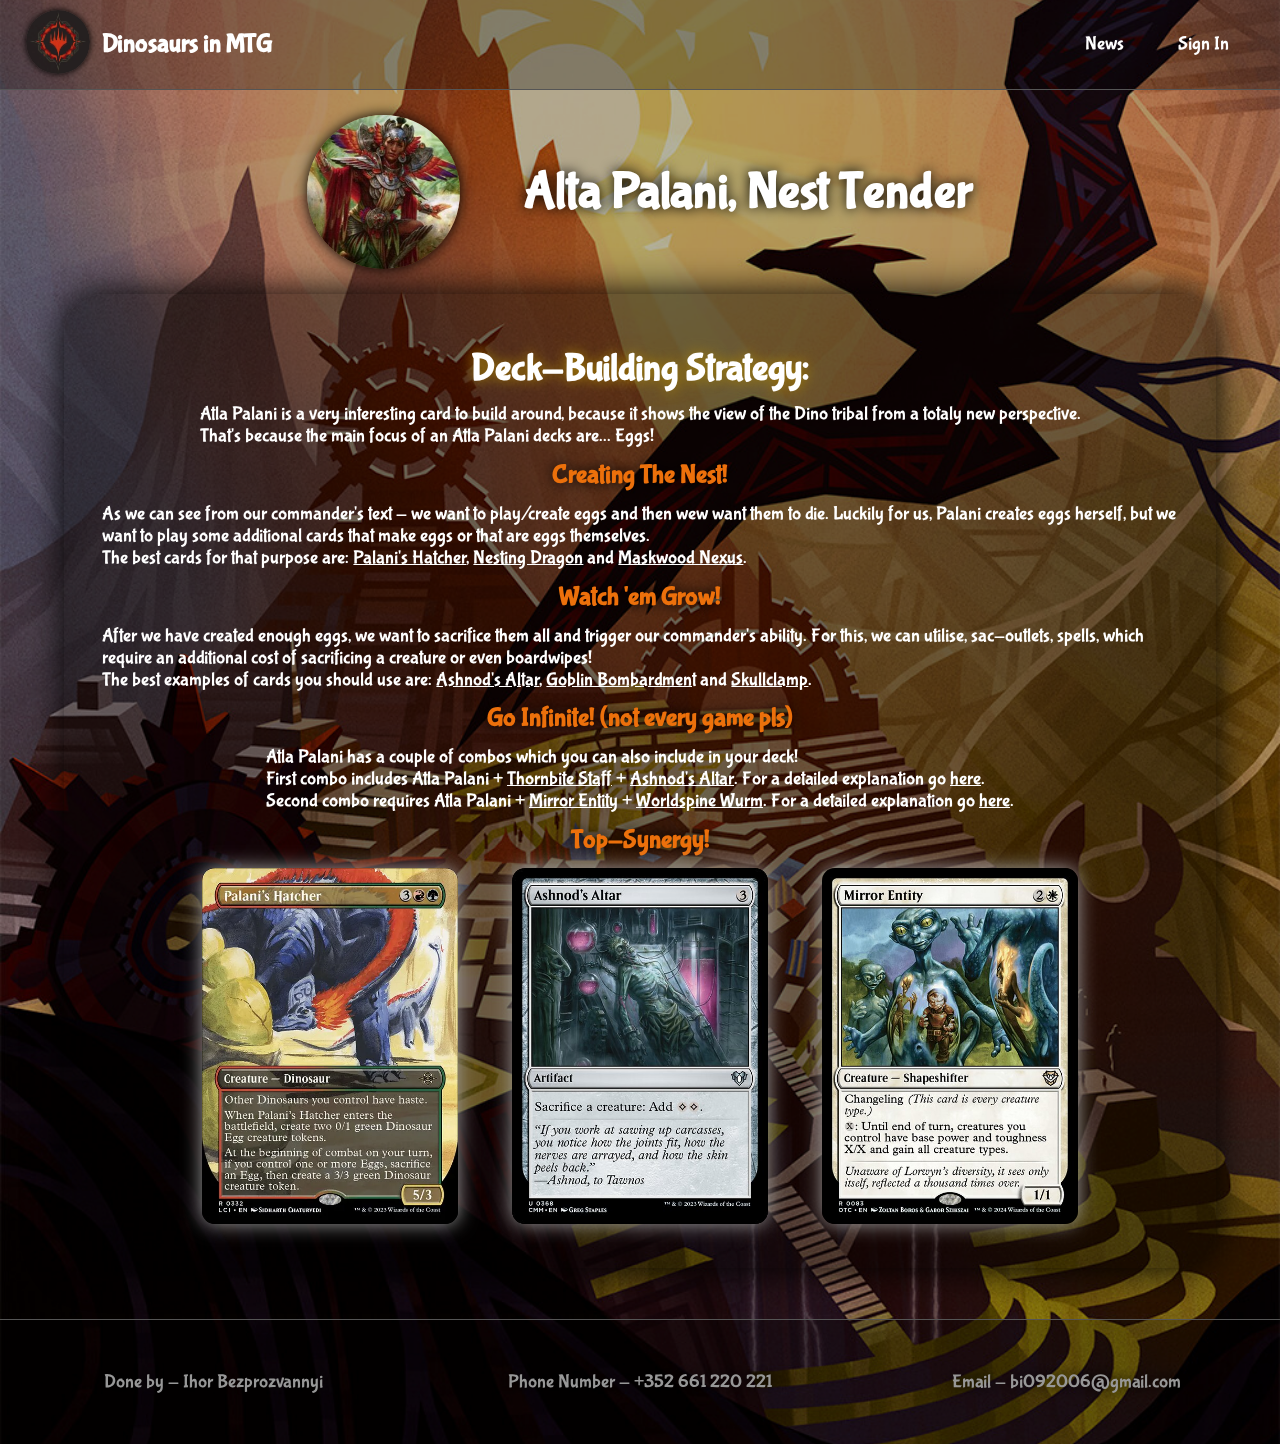
==== atla_palani.html @ 3d57a797 "almost finished" ====
<!DOCTYPE html>
<html lang="en">
<head>
    <meta charset="UTF-8">
    <meta name="viewport" content="width=device-width, initial-scale=1.0">
    
    <link rel="stylesheet" href="atla_palani.css">

    <link rel="preconnect" href="https://fonts.googleapis.com">
    <link rel="preconnect" href="https://fonts.gstatic.com" crossorigin>
    <link href="https://fonts.googleapis.com/css2?family=Bubblegum+Sans&display=swap" rel="stylesheet">

    <link rel="preconnect" href="https://fonts.googleapis.com">
    <link rel="preconnect" href="https://fonts.gstatic.com" crossorigin>
    <link href="https://fonts.googleapis.com/css2?family=Rubik+Burned&family=Shantell+Sans:ital,wght@0,300..800;1,300..800&display=swap" rel="stylesheet">

    <title>Document</title>
</head>
<header>
    <div>
        <a href="index.html"><img src="img/logo.jpg" alt="" class="logo"></a>
        <h1>Dinosaurs in MTG</h1>
    </div>
    <nav>
        <a href="empty.html">News</a>
        <a href="sign_in.html">Sign In</a>
    </nav>
</header>
<main>
    <div class="CommanderPreviewDiv">
        <img src="img/alta palani icon.jpg" alt="">
        <h1>Alta Palani, Nest Tender</h1>
    </div>
    <div class="DescriptionDiv">
        <h1>Deck-Building Strategy:</h1>
        <p>
            Atla Palani is a very interesting card to build around, because it shows the view of the Dino tribal from a totaly new perspective.
            <br>
            That's because the main focus of an Atla Palani decks are... Eggs!
        </p>
        <h2>Creating The Nest!</h2>
        <p>
            As we can see from our commander's text - we want to play/create eggs and then wew want them to die. 
            Luckily for us, Palani creates eggs herself, but we want to play some additional cards that make eggs or that are eggs themselves.
            <br>
            The best cards for that purpose are: 
            <a href="https://scryfall.com/card/lci/237/palanis-hatcher">Palani's Hatcher</a>, <a href="https://scryfall.com/card/otc/176/nesting-dragon">Nesting Dragon</a> and <a href="https://scryfall.com/card/clb/865/maskwood-nexus">Maskwood Nexus</a>.
        </p>
        <h2>Watch 'em Grow!</h2>
        <p>
            After we have created enough eggs, we want to sacrifice them all and trigger our commander's ability.
            For this, we can utilise, sac-outlets, spells, which require an additional cost of sacrificing a creature or even boardwipes!
            <br>
            The best examples of cards you should use are: 
            <a href="https://scryfall.com/card/cmm/368/ashnods-altar">Ashnod's Altar</a>, <a href="https://scryfall.com/card/mh2/279/goblin-bombardment">Goblin Bombardment</a> and <a href="https://scryfall.com/card/moc/379/skullclamp">Skullclamp</a>.
        </p>
        <h2>Go Infinite! (not every game pls)</h2>
        <p>
            Atla Palani has a couple of combos which you can also include in your deck!
            <br>
            First combo includes Atla Palani + <a href="https://scryfall.com/card/mor/145/thornbite-staff">Thornbite Staff</a> + <a href="https://scryfall.com/card/cmm/368/ashnods-altar">Ashnod's Altar</a>. For a detailed explanation go <a href="https://edhrec.com/combos/naya/240-2034-2178">here</a>.
            <br>
            Second combo requires Atla Palani + <a href="https://scryfall.com/card/otc/83/mirror-entity">Mirror Entity</a> + <a href="https://scryfall.com/card/dsc/206/worldspine-wurm">Worldspine Wurm</a>. For a detailed explanation go <a href="https://edhrec.com/combos/naya/240-4486-5209">here</a>.
        </p>
        <h2>Top-Synergy!</h2>
        <div>
            <img src="img/haste1.webp" alt="">
            <img src="img/ashnods_altar.jpg" alt="">
            <img src="img/mirror_entity.jpg" alt="">
        </div>
    </div>
</main>
<footer>
    <p>Done by - Ihor Bezprozvannyi</p>
    <p>Phone Number - +352 661 220 221</p>
    <p>Email - bi092006@gmail.com</p>
</footer>
---- atla_palani.css ----
*{
    box-sizing: border-box;
    margin: 0;
    padding: 0;
    color: white;
    font-family:  "Bubblegum Sans", sans-serif;
}

body{
    background-image: url(img/alta_palani_back.jpg);
    background-position: center;
    background-repeat: no-repeat;
    background-size: cover  ;
    backdrop-filter: brightness(70%);
}


header{
    top: 0;
    position: sticky;
    z-index: 2;
    height: 7vw;
    padding: 0vw 2vw;
    display: flex;
    align-items: center;
    justify-content: space-between;
    background-color: #00000044;
    border-bottom: 0.1vw solid rgb(85, 85, 85);
}

header div{
    display: flex;
    align-items: center;
}
header div h1{
    font-size: 2vw;
}
.logo{
    margin-right: 1vw;
    width: 5vw;
    border-radius: 50%;
    transition: 0.3s ;
    filter: brightness(85%);
    box-shadow: 0 0 0.5vw black;
}
.logo:hover{
    box-shadow: 0 0 0.5vw rgb(71, 71, 71);
    transition: 0.3s ;
}
nav a{
    font-size: 1.5vw;
    margin: 0 2vw;
    text-decoration: none;
    transition: 0.2s;
}
nav a:hover{
    color: rgb(247, 126, 28) ;
    text-shadow: 0.1vw 0.1vw 0 rgb(83, 83, 83);
    font-size: 1.7vw;
    transition: font-size 0.2s, color 0.2s;
}
main{
    display: flex;
    align-items: center;
    justify-content: space-evenly;
    margin-top: 2vw;
    flex-direction: column;
}


.CommanderPreviewDiv{
    display: flex;
    width: 100%;
    align-items: center;
    justify-content: center;
}
.CommanderPreviewDiv img{
    width: 12vw;
    border-radius: 50%;
    box-shadow: 0 0 1vw black;
    margin-right: 5vw;
}
.CommanderPreviewDiv h1{
    font-size: 4vw;
    text-shadow: 0 0 1vw black;
}
.DescriptionDiv{
    padding: 3vw;
    margin: 2vw 5vw;
    border-radius: 3vw ;
    box-shadow: 0 0 3vw black;
    display: flex;
    flex-direction: column;
    align-items: center;
    background-color: #00000067;
    transition: 0.1s;
}
.DescriptionDiv:hover{
    box-shadow: 0 0 3.5vw black;
    transition: 0.1s;
}
.DescriptionDiv h1{
    text-shadow: 0 0 1vw  rgb(167, 129, 7);
    margin: 1vw;
    font-size: 3vw ;
}
.DescriptionDiv h2{
    text-shadow: 0 0 1vw black;
    color: rgb(236, 112, 11);
    margin: 1vw;
    font-size: 2vw;
}
.DescriptionDiv p{
    font-size: 1.5vw;
}
.DescriptionDiv img{
    width: 20vw;
    margin: 0 2vw;
    border-radius: 1vw;
    box-shadow: 0 0 1.5vw rgb(160, 160, 160);
    transition: 0.1s;
}
.DescriptionDiv img:hover{
    transition: 0.1s;
    box-shadow: 0 0 1.5vw rgb(255, 255, 255);
}



footer{
    background-color: #00000041;
    margin-top: 2vw;
    position: relative;
    display: flex;
    text-align: center;
    border-top: 0.1vw solid rgb(85, 85, 85);
}
footer p {
    flex: 1;
    margin: 4vw 0 4vw 0;
    font-size: 1.5vw;
    color: rgb(151, 151, 151);
    text-shadow: 0 0 1vw rgb(0, 0, 0);
}
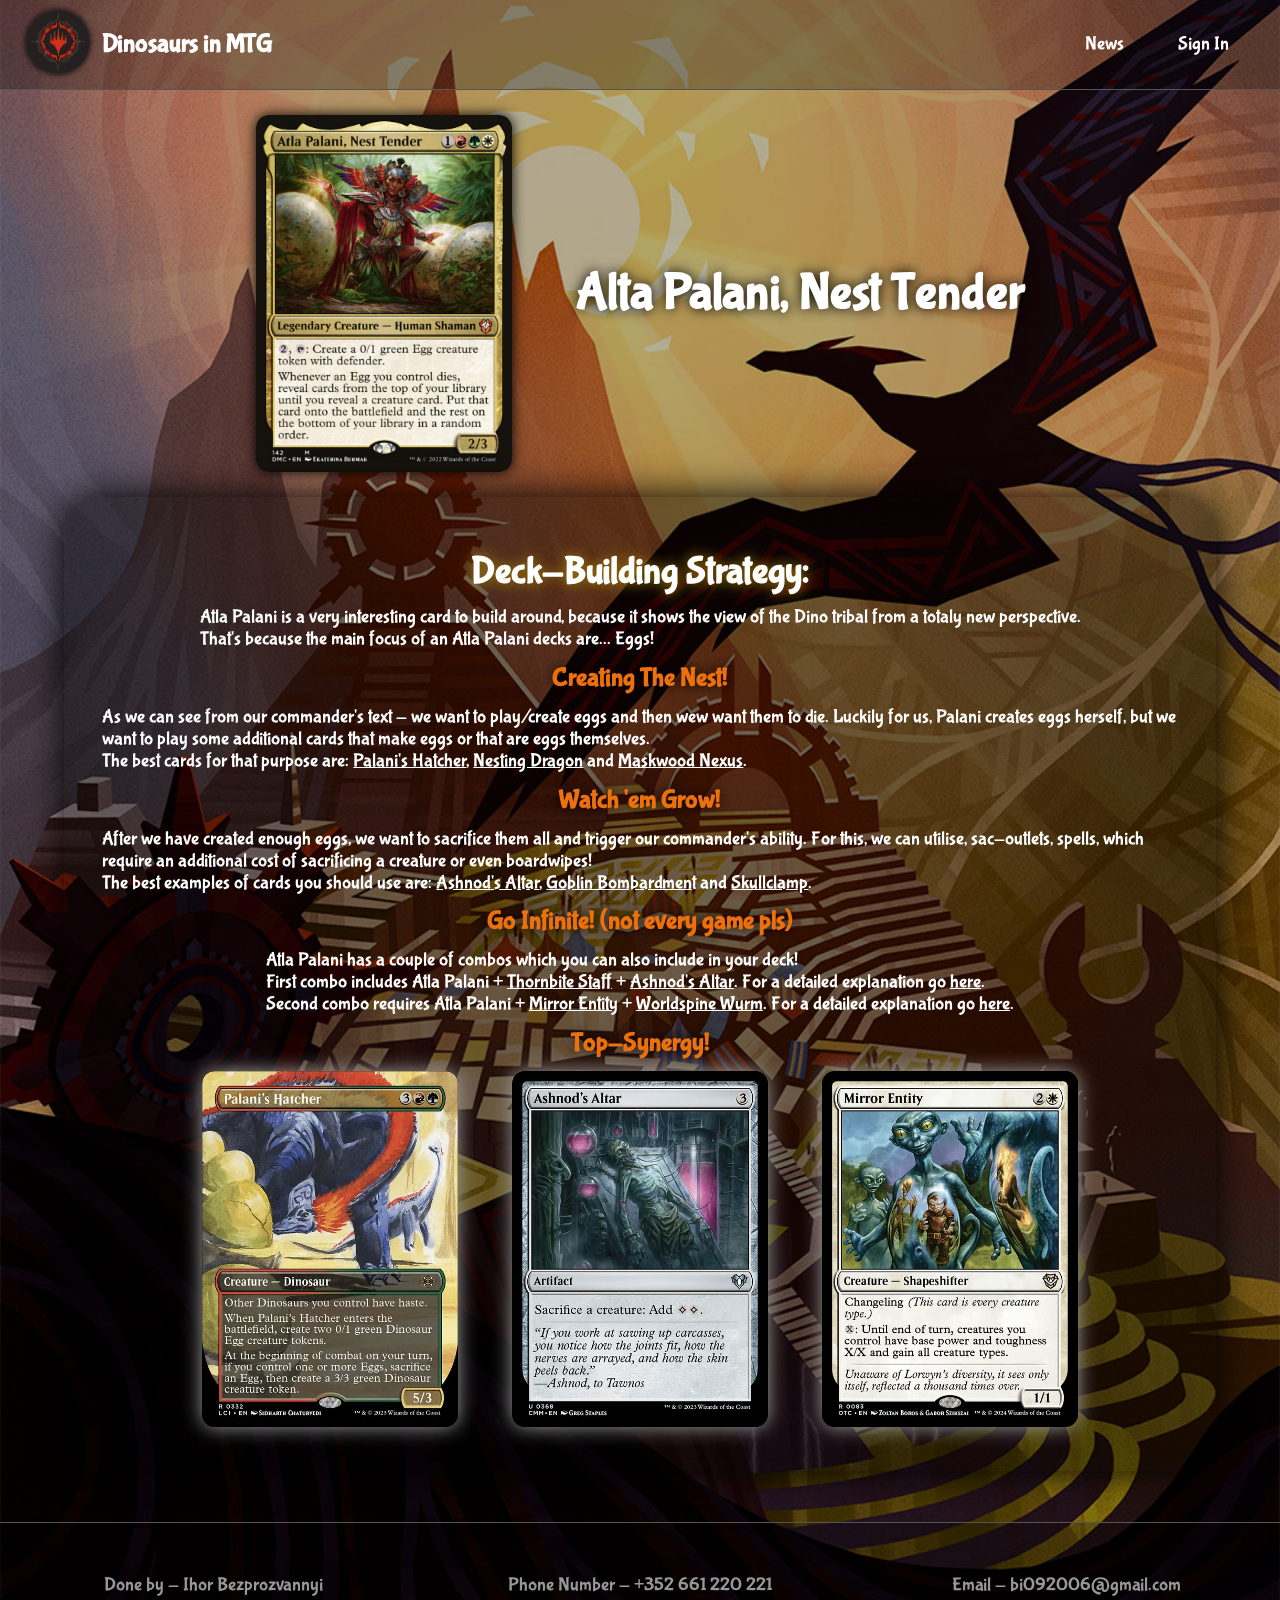
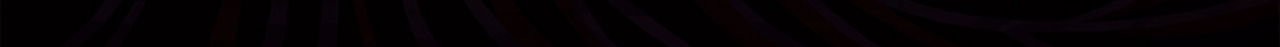
==== commit 74fc6d0c: "finished ig" ====
--- a/atla_palani.html
+++ b/atla_palani.html
@@ -28,7 +28,7 @@
 </header>
 <main>
     <div class="CommanderPreviewDiv">
-        <img src="img/alta palani icon.jpg" alt="">
+        <img src="img/atla_palani_card.jpg" alt="">
         <h1>Alta Palani, Nest Tender</h1>
     </div>
     <div class="DescriptionDiv">
--- a/atla_palani.css
+++ b/atla_palani.css
@@ -75,8 +75,8 @@
     justify-content: center;
 }
 .CommanderPreviewDiv img{
-    width: 12vw;
-    border-radius: 50%;
+    width: 20vw;
+    border-radius: 1vw;
     box-shadow: 0 0 1vw black;
     margin-right: 5vw;
 }
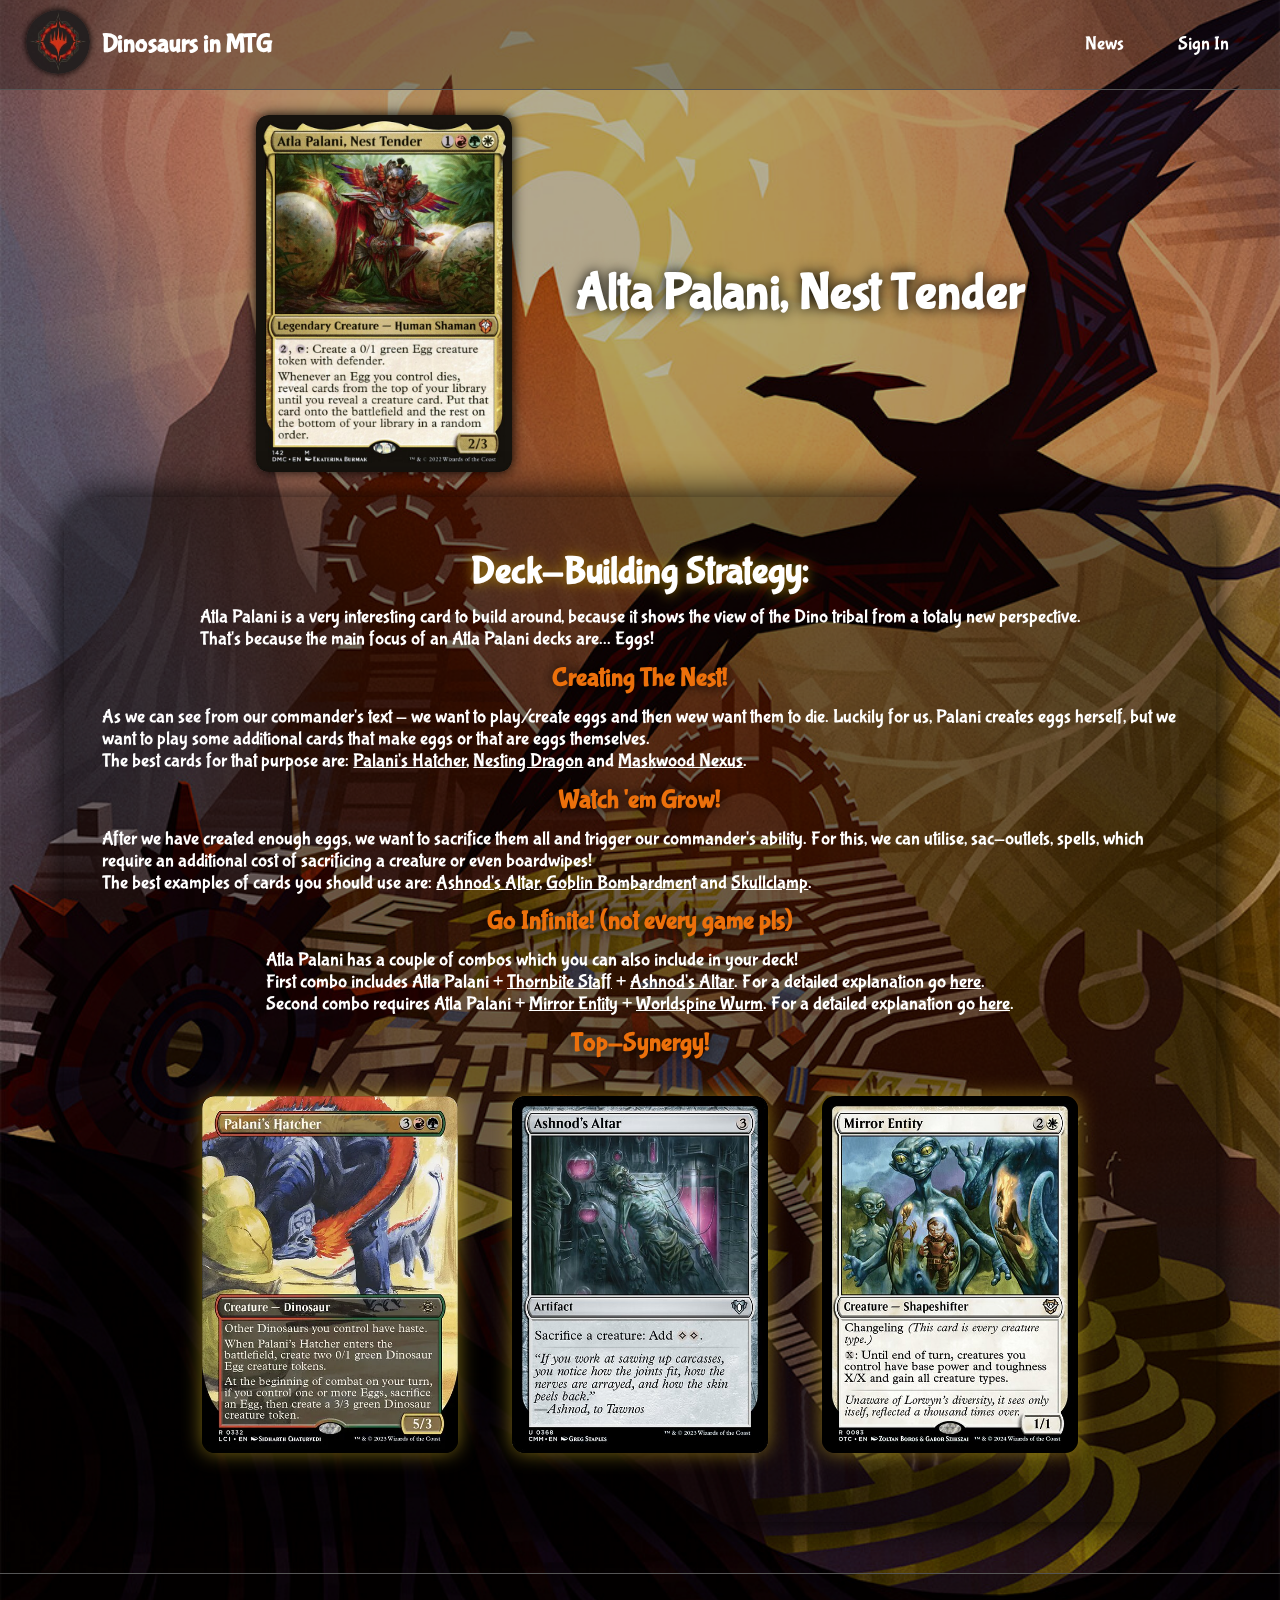
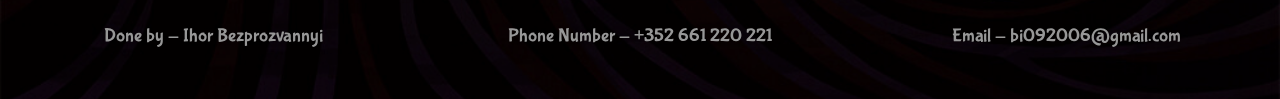
==== commit e51e9b22: "phone adjust a bit" ====
--- a/atla_palani.html
+++ b/atla_palani.html
@@ -4,7 +4,7 @@
     <meta charset="UTF-8">
     <meta name="viewport" content="width=device-width, initial-scale=1.0">
     
-    <link rel="stylesheet" href="atla_palani.css">
+    <link rel="stylesheet" href="commanders.css">
 
     <link rel="preconnect" href="https://fonts.googleapis.com">
     <link rel="preconnect" href="https://fonts.gstatic.com" crossorigin>
@@ -16,62 +16,70 @@
 
     <title>Document</title>
 </head>
-<header>
-    <div>
-        <a href="index.html"><img src="img/logo.jpg" alt="" class="logo"></a>
-        <h1>Dinosaurs in MTG</h1>
-    </div>
-    <nav>
-        <a href="empty.html">News</a>
-        <a href="sign_in.html">Sign In</a>
-    </nav>
-</header>
-<main>
-    <div class="CommanderPreviewDiv">
-        <img src="img/atla_palani_card.jpg" alt="">
-        <h1>Alta Palani, Nest Tender</h1>
-    </div>
-    <div class="DescriptionDiv">
-        <h1>Deck-Building Strategy:</h1>
-        <p>
-            Atla Palani is a very interesting card to build around, because it shows the view of the Dino tribal from a totaly new perspective.
-            <br>
-            That's because the main focus of an Atla Palani decks are... Eggs!
-        </p>
-        <h2>Creating The Nest!</h2>
-        <p>
-            As we can see from our commander's text - we want to play/create eggs and then wew want them to die. 
-            Luckily for us, Palani creates eggs herself, but we want to play some additional cards that make eggs or that are eggs themselves.
-            <br>
-            The best cards for that purpose are: 
-            <a href="https://scryfall.com/card/lci/237/palanis-hatcher">Palani's Hatcher</a>, <a href="https://scryfall.com/card/otc/176/nesting-dragon">Nesting Dragon</a> and <a href="https://scryfall.com/card/clb/865/maskwood-nexus">Maskwood Nexus</a>.
-        </p>
-        <h2>Watch 'em Grow!</h2>
-        <p>
-            After we have created enough eggs, we want to sacrifice them all and trigger our commander's ability.
-            For this, we can utilise, sac-outlets, spells, which require an additional cost of sacrificing a creature or even boardwipes!
-            <br>
-            The best examples of cards you should use are: 
-            <a href="https://scryfall.com/card/cmm/368/ashnods-altar">Ashnod's Altar</a>, <a href="https://scryfall.com/card/mh2/279/goblin-bombardment">Goblin Bombardment</a> and <a href="https://scryfall.com/card/moc/379/skullclamp">Skullclamp</a>.
-        </p>
-        <h2>Go Infinite! (not every game pls)</h2>
-        <p>
-            Atla Palani has a couple of combos which you can also include in your deck!
-            <br>
-            First combo includes Atla Palani + <a href="https://scryfall.com/card/mor/145/thornbite-staff">Thornbite Staff</a> + <a href="https://scryfall.com/card/cmm/368/ashnods-altar">Ashnod's Altar</a>. For a detailed explanation go <a href="https://edhrec.com/combos/naya/240-2034-2178">here</a>.
-            <br>
-            Second combo requires Atla Palani + <a href="https://scryfall.com/card/otc/83/mirror-entity">Mirror Entity</a> + <a href="https://scryfall.com/card/dsc/206/worldspine-wurm">Worldspine Wurm</a>. For a detailed explanation go <a href="https://edhrec.com/combos/naya/240-4486-5209">here</a>.
-        </p>
-        <h2>Top-Synergy!</h2>
+<body
+    style=" background-image: url(img/alta_palani_back.jpg);
+            background-position: center;
+            background-repeat: no-repeat;
+            background-size: cover  ;
+            backdrop-filter: brightness(70%);
+            ">
+    <header>
         <div>
-            <img src="img/haste1.webp" alt="">
-            <img src="img/ashnods_altar.jpg" alt="">
-            <img src="img/mirror_entity.jpg" alt="">
+            <a href="index.html"><img src="img/logo.jpg" alt="" class="logo"></a>
+            <h1>Dinosaurs in MTG</h1>
         </div>
-    </div>
-</main>
-<footer>
-    <p>Done by - Ihor Bezprozvannyi</p>
-    <p>Phone Number - +352 661 220 221</p>
-    <p>Email - bi092006@gmail.com</p>
-</footer>+        <nav>
+            <a href="empty.html">News</a>
+            <a href="sign_in.html">Sign In</a>
+        </nav>
+    </header>
+    <main>
+        <div class="CommanderPreviewDiv">
+            <img src="img/atla_palani_card.jpg" alt="">
+            <h1>Alta Palani, Nest Tender</h1>
+        </div>
+        <div class="DescriptionDiv">
+            <h1>Deck-Building Strategy:</h1>
+            <p>
+                Atla Palani is a very interesting card to build around, because it shows the view of the Dino tribal from a totaly new perspective.
+                <br>
+                That's because the main focus of an Atla Palani decks are... Eggs!
+            </p>
+            <h2>Creating The Nest!</h2>
+            <p>
+                As we can see from our commander's text - we want to play/create eggs and then wew want them to die. 
+                Luckily for us, Palani creates eggs herself, but we want to play some additional cards that make eggs or that are eggs themselves.
+                <br>
+                The best cards for that purpose are: 
+                <a href="https://scryfall.com/card/lci/237/palanis-hatcher">Palani's Hatcher</a>, <a href="https://scryfall.com/card/otc/176/nesting-dragon">Nesting Dragon</a> and <a href="https://scryfall.com/card/clb/865/maskwood-nexus">Maskwood Nexus</a>.
+            </p>
+            <h2>Watch 'em Grow!</h2>
+            <p>
+                After we have created enough eggs, we want to sacrifice them all and trigger our commander's ability.
+                For this, we can utilise, sac-outlets, spells, which require an additional cost of sacrificing a creature or even boardwipes!
+                <br>
+                The best examples of cards you should use are: 
+                <a href="https://scryfall.com/card/cmm/368/ashnods-altar">Ashnod's Altar</a>, <a href="https://scryfall.com/card/mh2/279/goblin-bombardment">Goblin Bombardment</a> and <a href="https://scryfall.com/card/moc/379/skullclamp">Skullclamp</a>.
+            </p>
+            <h2>Go Infinite! (not every game pls)</h2>
+            <p>
+                Atla Palani has a couple of combos which you can also include in your deck!
+                <br>
+                First combo includes Atla Palani + <a href="https://scryfall.com/card/mor/145/thornbite-staff">Thornbite Staff</a> + <a href="https://scryfall.com/card/cmm/368/ashnods-altar">Ashnod's Altar</a>. For a detailed explanation go <a href="https://edhrec.com/combos/naya/240-2034-2178">here</a>.
+                <br>
+                Second combo requires Atla Palani + <a href="https://scryfall.com/card/otc/83/mirror-entity">Mirror Entity</a> + <a href="https://scryfall.com/card/dsc/206/worldspine-wurm">Worldspine Wurm</a>. For a detailed explanation go <a href="https://edhrec.com/combos/naya/240-4486-5209">here</a>.
+            </p>
+            <h2>Top-Synergy!</h2>
+            <div>
+                <img src="img/haste1.webp" alt="">
+                <img src="img/ashnods_altar.jpg" alt="">
+                <img src="img/mirror_entity.jpg" alt="">
+            </div>
+        </div>
+    </main>
+    <footer>
+        <p>Done by - Ihor Bezprozvannyi</p>
+        <p>Phone Number - +352 661 220 221</p>
+        <p>Email - bi092006@gmail.com</p>
+    </footer>
+</body>
--- a/commanders.css
+++ b/commanders.css
@@ -0,0 +1,135 @@
+*{
+    box-sizing: border-box;
+    margin: 0;
+    padding: 0;
+    color: white;
+    font-family:  "Bubblegum Sans", sans-serif;
+}
+
+header{
+    top: 0;
+    position: sticky;
+    z-index: 2;
+    height: 7vw;
+    padding: 0vw 2vw;
+    display: flex;
+    align-items: center;
+    justify-content: space-between;
+    background-color: #00000044;
+    border-bottom: 0.1vw solid rgb(85, 85, 85);
+}
+
+header div{
+    display: flex;
+    align-items: center;
+}
+header div h1{
+    font-size: 2vw;
+}
+.logo{
+    margin-right: 1vw;
+    width: 5vw;
+    border-radius: 50%;
+    transition: 0.3s ;
+    filter: brightness(85%);
+    box-shadow: 0 0 0.5vw black;
+}
+.logo:hover{
+    box-shadow: 0 0 0.5vw rgb(71, 71, 71);
+    transition: 0.3s ;
+}
+nav a{
+    font-size: 1.5vw;
+    margin: 0 2vw;
+    text-decoration: none;
+    transition: 0.2s;
+}
+nav a:hover{
+    color: rgb(247, 126, 28) ;
+    text-shadow: 0.1vw 0.1vw 0 rgb(83, 83, 83);
+    font-size: 1.7vw;
+    transition: font-size 0.2s, color 0.2s;
+}
+main{
+    display: flex;
+    align-items: center;
+    justify-content: space-evenly;
+    margin-top: 2vw;
+    flex-direction: column;
+}
+
+
+.CommanderPreviewDiv{
+    display: flex;
+    width: 100%;
+    align-items: center;
+    justify-content: center;
+}
+.CommanderPreviewDiv img{
+    width: 20vw;
+    border-radius: 1vw;
+    box-shadow: 0 0 1vw black;
+    margin-right: 5vw;
+}
+.CommanderPreviewDiv h1{
+    font-size: 4vw;
+    text-shadow: 0 0 1vw black;
+}
+.DescriptionDiv{
+    padding: 3vw;
+    margin: 2vw 5vw;
+    border-radius: 3vw ;
+    box-shadow: 0 0 3vw black;
+    display: flex;
+    flex-direction: column;
+    align-items: center;
+    background-color: #00000067;
+    transition: 0.1s;
+}
+.DescriptionDiv:hover{
+    box-shadow: 0 0 3.5vw black;
+    transition: 0.1s;
+}
+.DescriptionDiv h1{
+    text-shadow: 0 0 1vw  rgb(167, 129, 7);
+    margin: 1vw;
+    font-size: 3vw ;
+}
+.DescriptionDiv h2{
+    text-shadow: 0 0 1vw black;
+    color: rgb(236, 112, 11);
+    margin: 1vw;
+    font-size: 2vw;
+}
+.DescriptionDiv p{
+    font-size: 1.5vw;
+}
+.DescriptionDiv img{
+    width: 20vw;
+    margin: 2vw;
+    border-radius: 1vw;
+    box-shadow: 0 0 1.5vw rgba(212, 179, 31, 0.568);
+    transition: 0.1s;
+}
+.DescriptionDiv img:hover{
+    transition: 0.1s;
+    box-shadow: 0 0 1.5vw rgb(212, 179, 31);
+}
+
+
+
+footer{
+    background-color: #00000041;
+    margin-top: 2vw;
+    position: relative;
+    display: flex;
+    text-align: center;
+    border-top: 0.1vw solid rgb(85, 85, 85);
+}
+footer p {
+    flex: 1;
+    margin: 4vw 0 4vw 0;
+    font-size: 1.5vw;
+    color: rgb(151, 151, 151);
+    text-shadow: 0 0 1vw rgb(0, 0, 0);
+}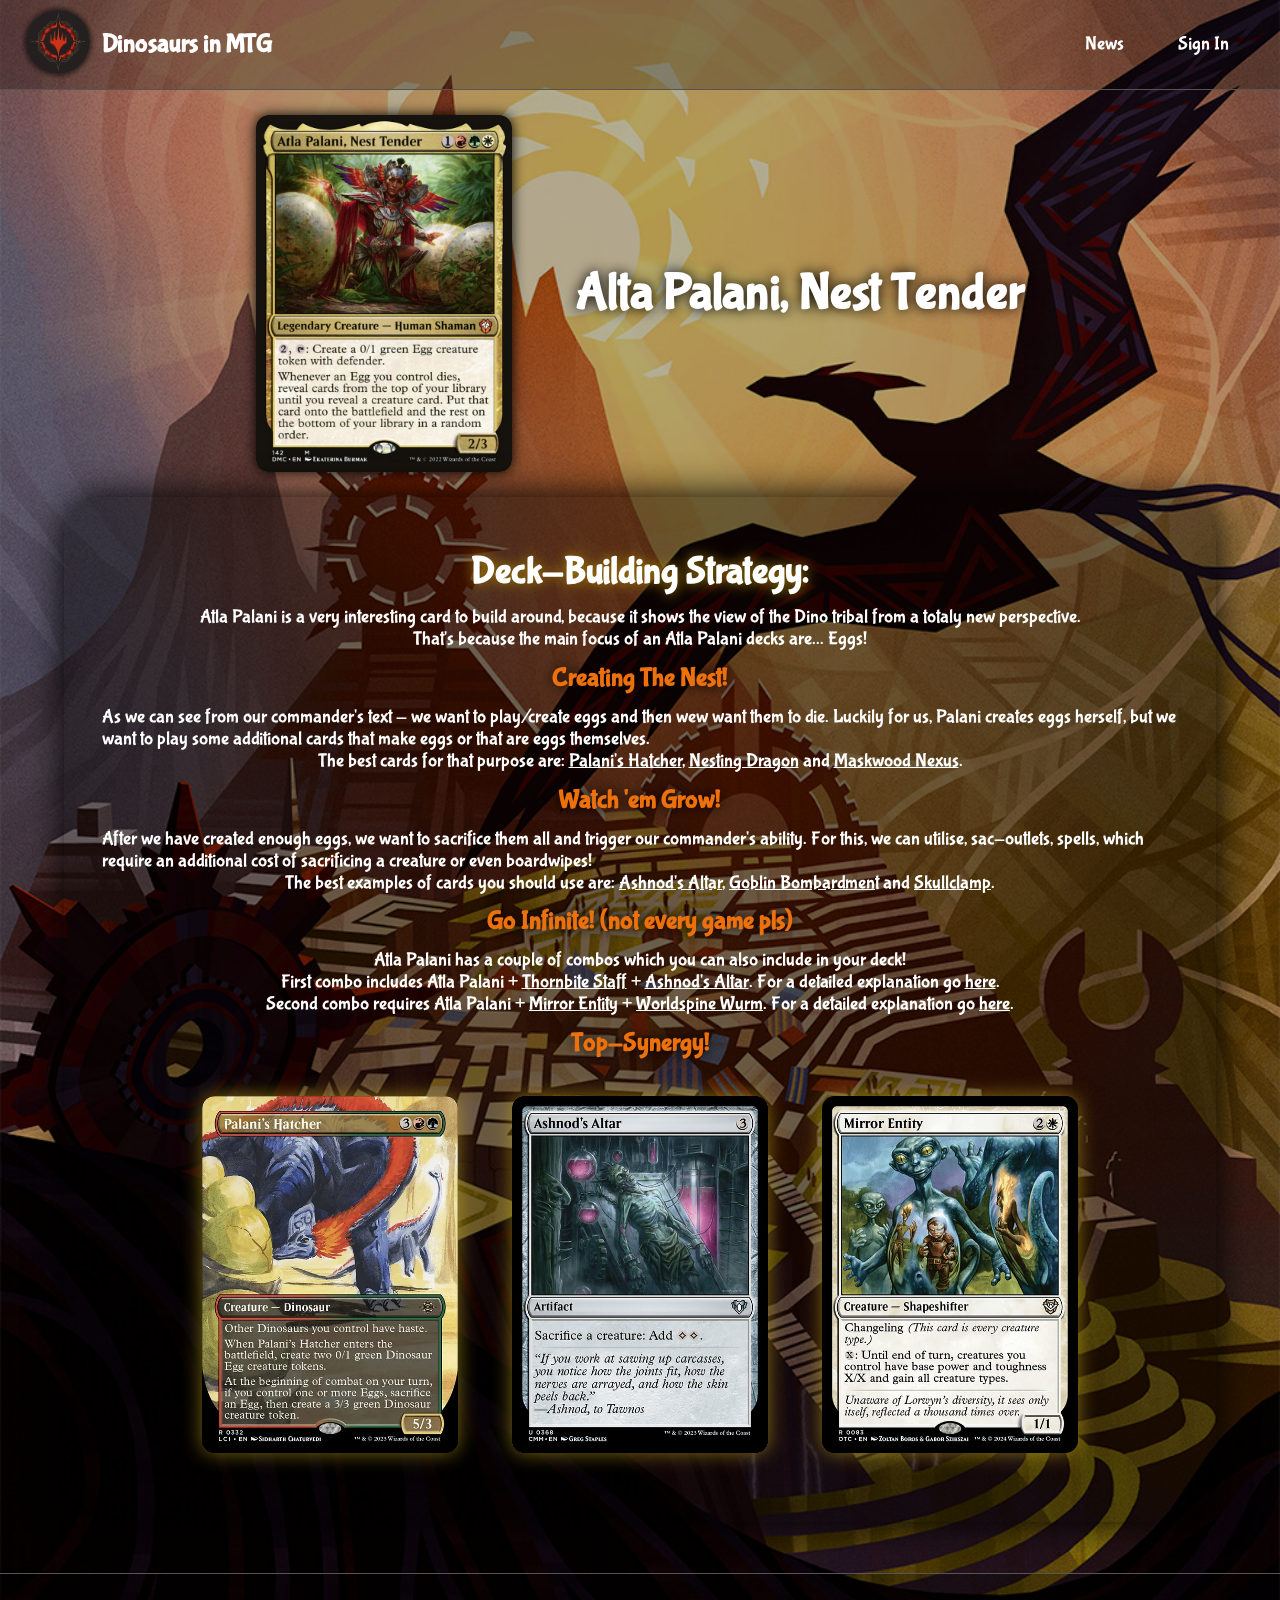
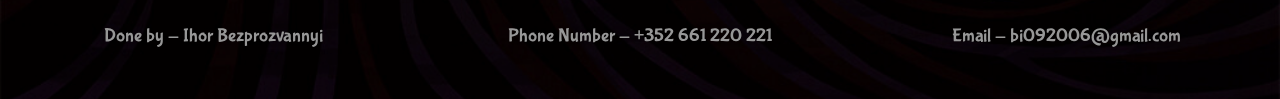
==== commit 7a795e11: "commander phone" ====
--- a/atla_palani.html
+++ b/atla_palani.html
@@ -5,6 +5,7 @@
     <meta name="viewport" content="width=device-width, initial-scale=1.0">
     
     <link rel="stylesheet" href="commanders.css">
+    <link rel="stylesheet" href="phone_commander.css">
 
     <link rel="preconnect" href="https://fonts.googleapis.com">
     <link rel="preconnect" href="https://fonts.gstatic.com" crossorigin>
@@ -42,14 +43,16 @@
             <h1>Deck-Building Strategy:</h1>
             <p>
                 Atla Palani is a very interesting card to build around, because it shows the view of the Dino tribal from a totaly new perspective.
-                <br>
+            </p>
+            <p>
                 That's because the main focus of an Atla Palani decks are... Eggs!
             </p>
             <h2>Creating The Nest!</h2>
             <p>
                 As we can see from our commander's text - we want to play/create eggs and then wew want them to die. 
                 Luckily for us, Palani creates eggs herself, but we want to play some additional cards that make eggs or that are eggs themselves.
-                <br>
+            </p>
+            <p>
                 The best cards for that purpose are: 
                 <a href="https://scryfall.com/card/lci/237/palanis-hatcher">Palani's Hatcher</a>, <a href="https://scryfall.com/card/otc/176/nesting-dragon">Nesting Dragon</a> and <a href="https://scryfall.com/card/clb/865/maskwood-nexus">Maskwood Nexus</a>.
             </p>
@@ -57,16 +60,19 @@
             <p>
                 After we have created enough eggs, we want to sacrifice them all and trigger our commander's ability.
                 For this, we can utilise, sac-outlets, spells, which require an additional cost of sacrificing a creature or even boardwipes!
-                <br>
+            </p>
+            <p>
                 The best examples of cards you should use are: 
                 <a href="https://scryfall.com/card/cmm/368/ashnods-altar">Ashnod's Altar</a>, <a href="https://scryfall.com/card/mh2/279/goblin-bombardment">Goblin Bombardment</a> and <a href="https://scryfall.com/card/moc/379/skullclamp">Skullclamp</a>.
             </p>
             <h2>Go Infinite! (not every game pls)</h2>
             <p>
                 Atla Palani has a couple of combos which you can also include in your deck!
-                <br>
+            </p>
+            <p>
                 First combo includes Atla Palani + <a href="https://scryfall.com/card/mor/145/thornbite-staff">Thornbite Staff</a> + <a href="https://scryfall.com/card/cmm/368/ashnods-altar">Ashnod's Altar</a>. For a detailed explanation go <a href="https://edhrec.com/combos/naya/240-2034-2178">here</a>.
-                <br>
+            </p>
+            <p>
                 Second combo requires Atla Palani + <a href="https://scryfall.com/card/otc/83/mirror-entity">Mirror Entity</a> + <a href="https://scryfall.com/card/dsc/206/worldspine-wurm">Worldspine Wurm</a>. For a detailed explanation go <a href="https://edhrec.com/combos/naya/240-4486-5209">here</a>.
             </p>
             <h2>Top-Synergy!</h2>
--- a/phone_commander.css
+++ b/phone_commander.css
@@ -0,0 +1,55 @@
+@media screen and (max-width: 600px){
+    main{
+        flex-direction: column;
+        min-height: 900px;
+        justify-content: space-evenly;
+    }
+    header{
+        height: 10vw;
+    }
+    header div h1{
+        font-size: 4vw;
+    }
+    .logo{
+        width: 8vw;
+        margin-top: 2vw;
+    }
+    nav{
+        display: flex;
+    }
+    nav a{
+        font-size: 3vw;
+    }
+
+
+    .CommanderPreviewDiv{
+        flex-direction: column;
+    }
+    .CommanderPreviewDiv img{
+        width: 40vw;
+        border-radius: 2vw ;
+        margin: 0;
+    }
+    .CommanderPreviewDiv h1{
+        font-size: 6vw;
+    }
+    .DescriptionDiv h1{ 
+        font-size: 5vw ;
+    }
+    .DescriptionDiv h2{
+        font-size: 3.5vw;
+    }
+    .DescriptionDiv p{
+        font-size: 2.5vw;
+        margin: 1vw 0vw;
+    }
+    .DescriptionDiv img{
+        width: 25vw;
+        margin: 1vw;
+    }
+
+
+    footer p {
+        font-size: 2vw;
+    }
+}